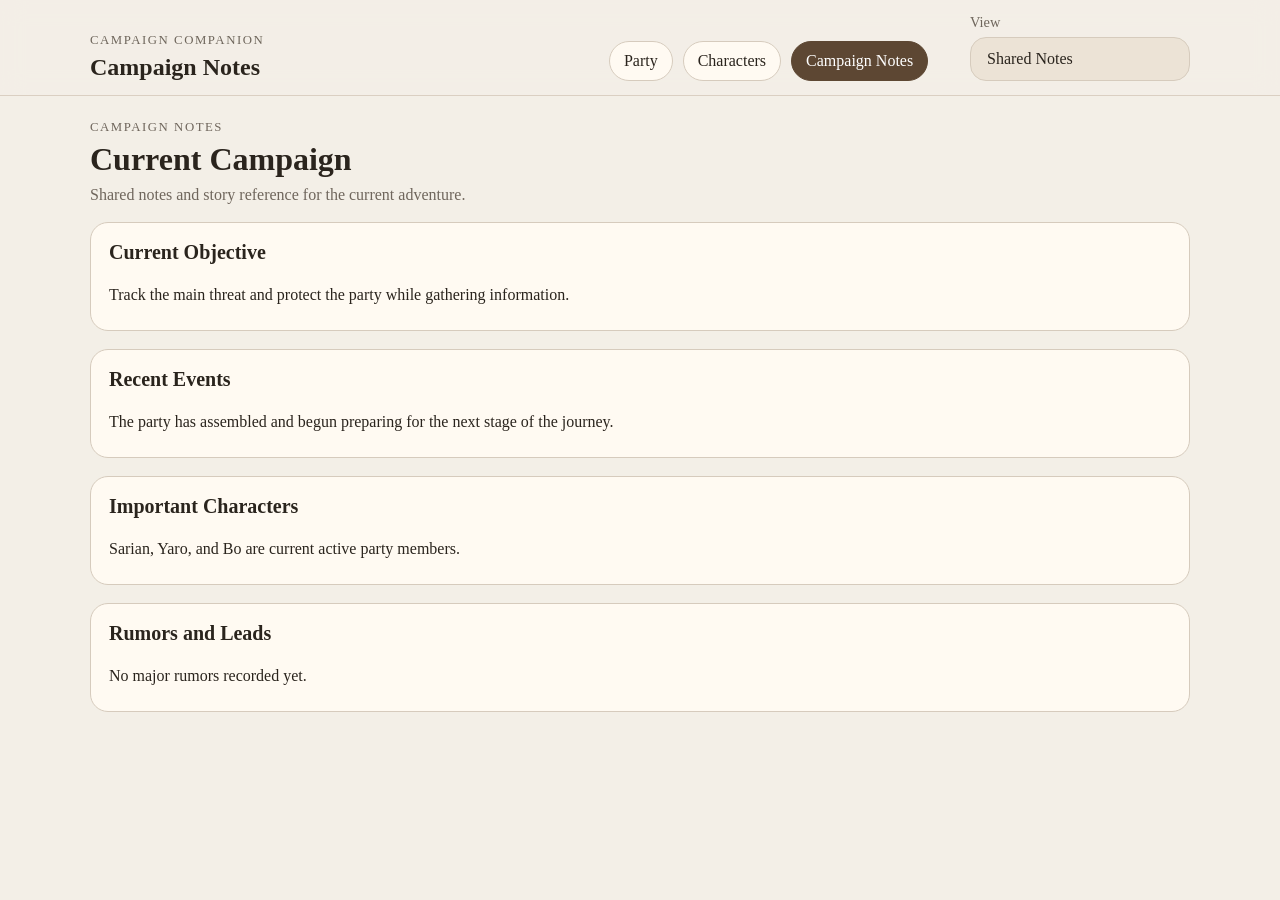
==== campaign-notes.html @ 1cef7737 "initial commit" ====
<!DOCTYPE html>
<html lang="en">
<head>
  <meta charset="UTF-8" />
  <meta name="viewport" content="width=device-width, initial-scale=1.0" />
  <title>Campaign Notes</title>
  <link rel="stylesheet" href="styles.css" />
  <script defer src="app.js"></script>
</head>
<body data-page="campaign">
  <header class="app-header">
    <div class="app-header-inner">
      <div class="brand-block">
        <p class="eyebrow">Campaign Companion</p>
        <h1 class="app-title">Campaign Notes</h1>
      </div>

      <nav class="top-nav" aria-label="Primary">
        <a class="nav-link" data-nav="party" href="party-character.html">Party</a>
        <a class="nav-link" data-nav="characters" href="characters.html">Characters</a>
        <a class="nav-link" data-nav="campaign" href="campaign-notes.html">Campaign Notes</a>
      </nav>

      <div class="selector-block"><label>View</label><div class="vital-card">Shared Notes</div></div>
    </div>
  </header>

  <main class="page">
    <section id="appError" class="error-wrap" hidden></section>
    
<section class="page-intro">
  <p class="eyebrow">Campaign Notes</p>
  <h2 id="campaignTitle">Loading...</h2>
  <p id="campaignSummary" class="subtitle"></p>
</section>

<section id="campaignSections" class="cards-stack"></section>

  </main>
</body>
</html>
---- styles.css ----
* {
  box-sizing: border-box;
}

:root {
  --bg: #f3efe7;
  --paper: #fffdf8;
  --ink: #2a241d;
  --muted: #6f665c;
  --line: #d6cbbd;
  --accent: #5d4733;
  --accent-soft: #ece3d6;
  --surface: #fffaf2;
  --shadow: 0 12px 28px rgba(42, 36, 29, 0.08);
  --radius: 18px;
}

html, body {
  margin: 0;
  padding: 0;
  background: var(--bg);
  color: var(--ink);
  font-family: Georgia, "Times New Roman", serif;
}

body {
  padding: 0 16px 32px;
}

.app-header {
  position: sticky;
  top: 0;
  z-index: 20;
  background: rgba(243, 239, 231, 0.94);
  backdrop-filter: blur(12px);
  border-bottom: 1px solid rgba(214, 203, 189, 0.85);
  margin: 0 -16px 24px;
  padding: 14px 16px;
}

.app-header-inner {
  max-width: 1100px;
  margin: 0 auto;
  display: grid;
  grid-template-columns: 1.3fr 1fr 220px;
  gap: 18px;
  align-items: end;
}

.app-title {
  margin: 0;
  font-size: 1.5rem;
}

.top-nav {
  display: flex;
  gap: 10px;
  flex-wrap: wrap;
  justify-content: center;
}

.nav-link {
  color: var(--ink);
  text-decoration: none;
  border: 1px solid var(--line);
  background: var(--surface);
  border-radius: 999px;
  padding: 10px 14px;
}

.nav-link.active {
  background: var(--accent);
  color: white;
  border-color: var(--accent);
}

.selector-block {
  display: flex;
  flex-direction: column;
  gap: 6px;
}

.selector-block label {
  color: var(--muted);
  font-size: 0.9rem;
}

.selector-block select {
  border: 1px solid var(--line);
  border-radius: 12px;
  background: var(--surface);
  color: var(--ink);
  padding: 10px 12px;
  font: inherit;
}

.page {
  max-width: 1100px;
  margin: 0 auto;
}

.sheet {
  background: var(--paper);
  border: 1px solid var(--line);
  border-radius: 24px;
  padding: 28px;
  box-shadow: var(--shadow);
}

.sheet-header {
  display: grid;
  grid-template-columns: 1.4fr 320px;
  gap: 24px;
  align-items: start;
  padding-bottom: 18px;
  margin-bottom: 22px;
  border-bottom: 2px solid var(--line);
}

.title-column h2 {
  margin: 0;
  font-size: clamp(2rem, 4vw, 3rem);
  line-height: 1.05;
}

.eyebrow {
  margin: 0 0 6px;
  text-transform: uppercase;
  letter-spacing: 0.12em;
  color: var(--muted);
  font-size: 0.8rem;
}

.subtitle {
  margin: 8px 0 0;
  color: var(--muted);
  font-size: 1rem;
}

.vitals-row {
  display: flex;
  gap: 14px;
  flex-wrap: wrap;
  margin-top: 24px;
}

.vital-card {
  min-width: 150px;
  border: 1px solid var(--line);
  background: var(--accent-soft);
  border-radius: 16px;
  padding: 12px 16px;
}

.vital-label {
  display: block;
  color: var(--muted);
  font-size: 0.85rem;
  margin-bottom: 4px;
}

.vital-card strong {
  font-size: 1.4rem;
}

.portrait-card {
  background: var(--surface);
  border: 1px solid var(--line);
  border-radius: 20px;
  padding: 14px;
}

.portrait-card img {
  display: block;
  width: 100%;
  aspect-ratio: 3 / 4;
  object-fit: cover;
  border-radius: 14px;
  border: 1px solid var(--line);
  background: #eadfcf;
}

.grid {
  display: grid;
  gap: 18px;
  margin-top: 18px;
}

.two-up {
  grid-template-columns: repeat(2, minmax(0, 1fr));
}

.card {
  background: var(--surface);
  border: 1px solid var(--line);
  border-radius: var(--radius);
  padding: 18px;
}

.card h3 {
  margin-top: 0;
  margin-bottom: 14px;
  font-size: 1.25rem;
}

.card h4 {
  margin: 0 0 8px;
  font-size: 1rem;
}

.attribute-grid {
  display: grid;
  grid-template-columns: repeat(3, minmax(0, 1fr));
  gap: 12px;
}

.attribute-card {
  padding: 14px;
  border: 1px solid var(--line);
  border-radius: 14px;
  background: white;
  text-align: center;
}

.attribute-card span {
  display: block;
  color: var(--muted);
  margin-bottom: 6px;
}

.attribute-card strong {
  font-size: 1.5rem;
}

.skill-group + .skill-group {
  margin-top: 16px;
  padding-top: 16px;
  border-top: 1px dashed var(--line);
}

.clean-list,
.inventory-list {
  list-style: none;
  padding: 0;
  margin: 0;
}

.clean-list li,
.inventory-list li {
  display: flex;
  justify-content: space-between;
  gap: 12px;
  padding: 8px 0;
  border-bottom: 1px solid rgba(214, 203, 189, 0.5);
}

.clean-list li:last-child,
.inventory-list li:last-child {
  border-bottom: none;
}

.clean-list.stacked li {
  justify-content: flex-start;
}

.inventory-list li {
  display: block;
  padding: 10px 0;
}

.inventory-top {
  display: flex;
  justify-content: space-between;
  gap: 12px;
  margin-bottom: 4px;
}

.item-cost {
  color: var(--muted);
  white-space: nowrap;
}

.inventory-list p {
  margin: 0;
  color: var(--muted);
  line-height: 1.4;
}

.muted {
  color: var(--muted);
}

.error-wrap {
  margin-bottom: 18px;
}

.page-intro {
  margin-bottom: 18px;
}

.page-intro h2 {
  margin: 0 0 8px;
  font-size: 2rem;
}

.cards-stack {
  display: grid;
  gap: 18px;
}

[hidden] {
  display: none !important;
}

@media (max-width: 980px) {
  .app-header-inner {
    grid-template-columns: 1fr;
    align-items: start;
  }

  .top-nav {
    justify-content: flex-start;
  }

  .sheet-header {
    grid-template-columns: 1fr;
  }
}

@media (max-width: 760px) {
  .two-up,
  .attribute-grid {
    grid-template-columns: 1fr;
  }
}

@media print {
  body {
    background: white;
    padding: 0;
  }

  .app-header {
    position: static;
    backdrop-filter: none;
    background: white;
    border-bottom: none;
    margin: 0 0 18px;
    padding: 0;
  }

  .sheet {
    box-shadow: none;
    border: none;
    border-radius: 0;
    padding: 0;
  }

  .card {
    break-inside: avoid;
  }
}
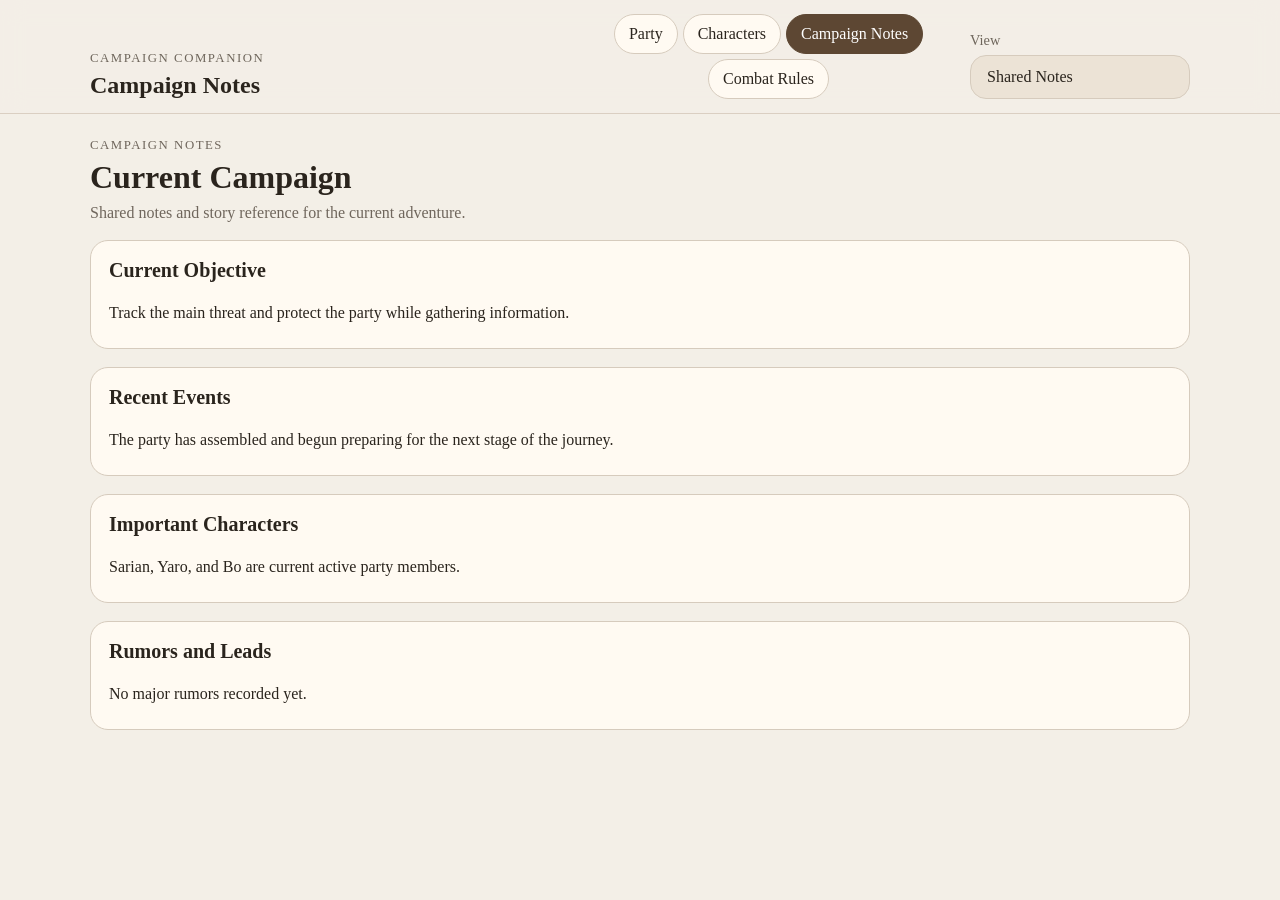
==== commit 369fa9dc: "added combat page" ====
--- a/campaign-notes.html
+++ b/campaign-notes.html
@@ -19,6 +19,7 @@
         <a class="nav-link" data-nav="party" href="party-character.html">Party</a>
         <a class="nav-link" data-nav="characters" href="characters.html">Characters</a>
         <a class="nav-link" data-nav="campaign" href="campaign-notes.html">Campaign Notes</a>
+        <a class="nav-link" data-nav="combat" href="combat-rules.html">Combat Rules</a>
       </nav>
 
       <div class="selector-block"><label>View</label><div class="vital-card">Shared Notes</div></div>
--- a/styles.css
+++ b/styles.css
@@ -54,7 +54,7 @@
 
 .top-nav {
   display: flex;
-  gap: 10px;
+  gap: 5px;
   flex-wrap: wrap;
   justify-content: center;
 }
@@ -360,3 +360,58 @@
     break-inside: avoid;
   }
 }
+
+
+.quick-flow-card {
+  padding: 22px;
+}
+
+.flow-steps {
+  display: grid;
+  gap: 14px;
+}
+
+.flow-step {
+  display: grid;
+  grid-template-columns: 48px 1fr;
+  gap: 14px;
+  align-items: start;
+  padding: 12px 0;
+  border-bottom: 1px solid rgba(214, 203, 189, 0.5);
+}
+
+.flow-step:last-child {
+  border-bottom: none;
+  padding-bottom: 0;
+}
+
+.step-number {
+  display: inline-grid;
+  place-items: center;
+  width: 40px;
+  height: 40px;
+  border-radius: 999px;
+  background: var(--accent);
+  color: white;
+  font-weight: 700;
+}
+
+.flow-step p,
+.example-box p,
+.card p {
+  margin-bottom: 0;
+  line-height: 1.55;
+}
+
+.example-box {
+  margin-top: 14px;
+  padding: 14px;
+  border: 1px solid var(--line);
+  border-radius: 14px;
+  background: #fff;
+}
+
+.example-box strong {
+  display: block;
+  margin-bottom: 6px;
+}
